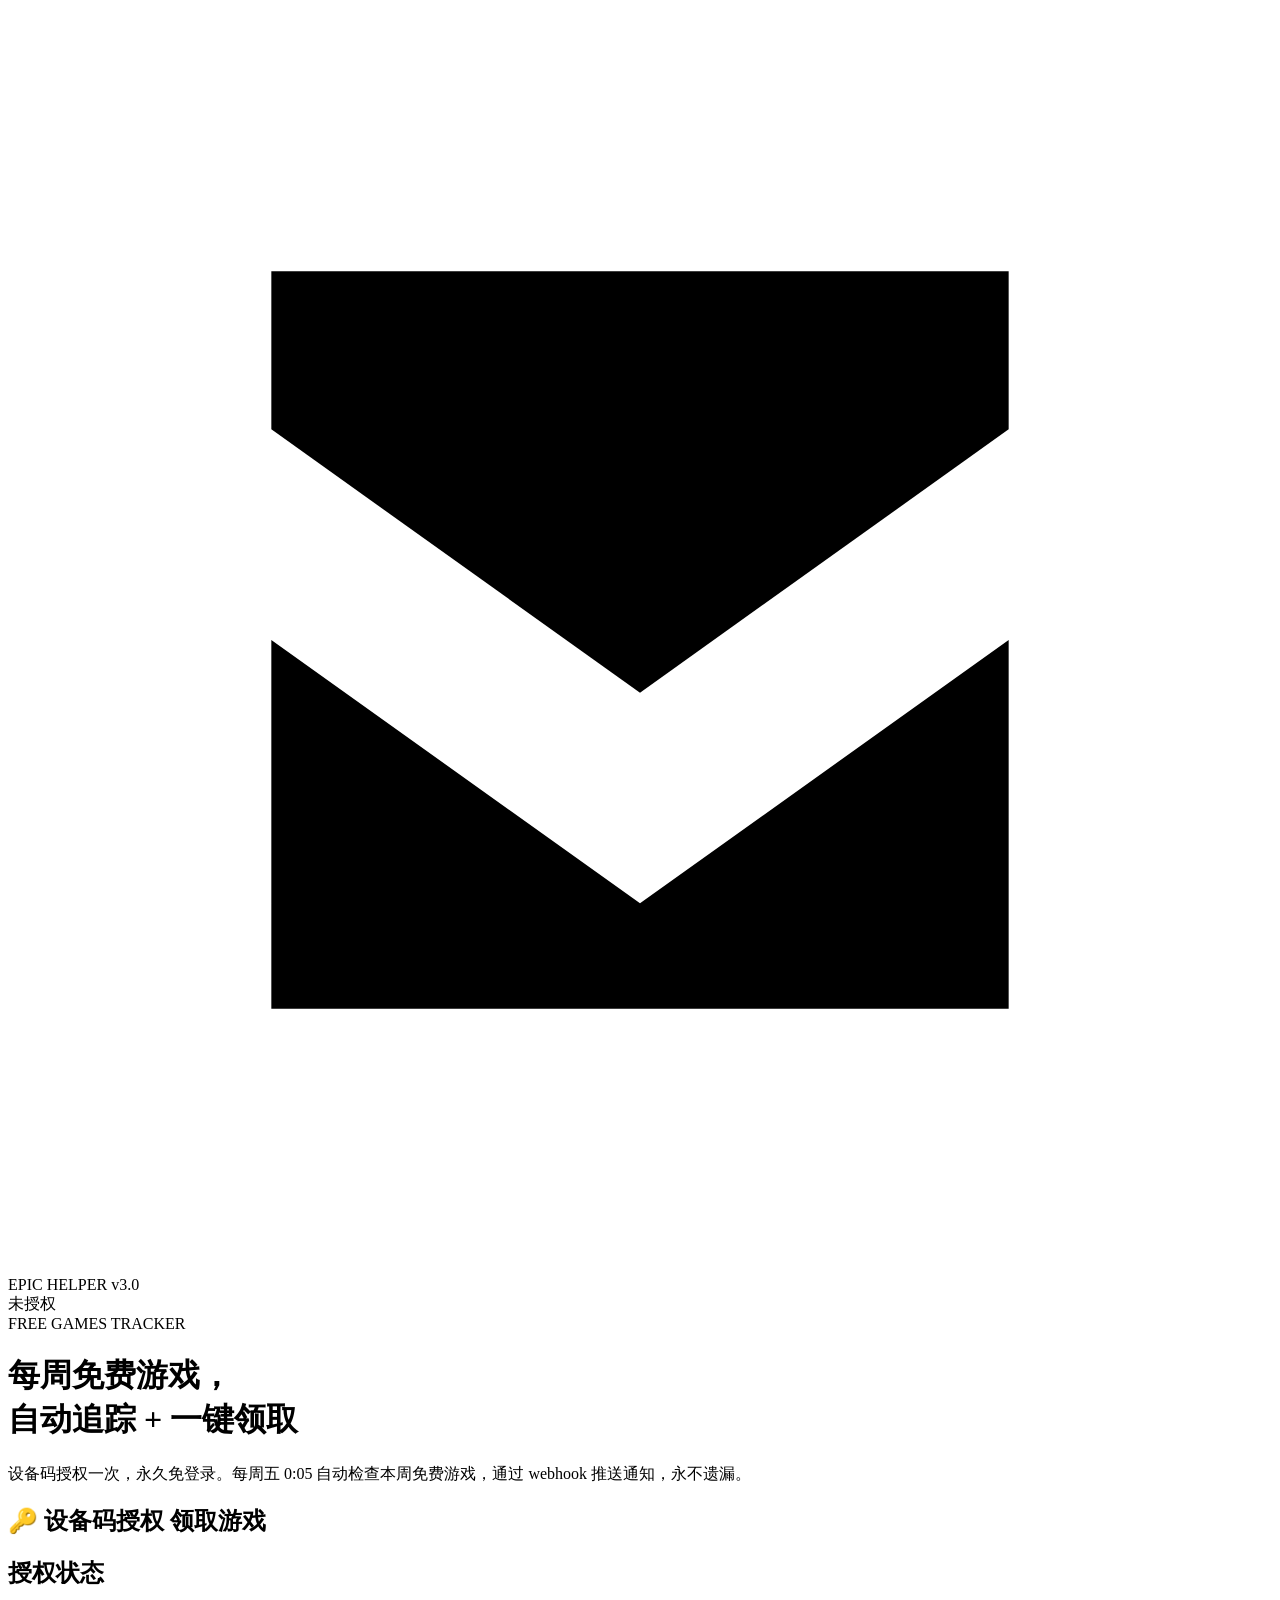
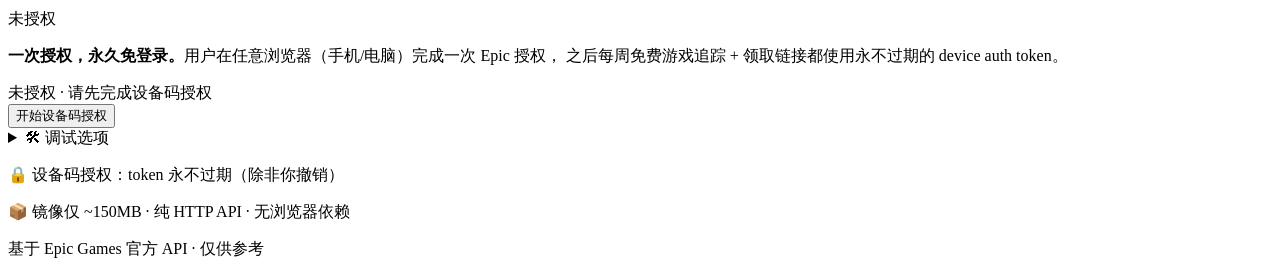
==== app/templates/index.html @ a6dbf0ff "v3.0.0: Epic-styled UI, webhook notifications, compact history cards, OAuth cleanup - Rewrite Web UI" ====
<!DOCTYPE html>
<html lang="zh-CN">
<head>
    <meta charset="UTF-8">
    <meta name="viewport" content="width=device-width, initial-scale=1.0">
    <title>Epic Games 免费游戏助手</title>
    <link rel="stylesheet" href="/static/style.css?v=2">
</head>
<body>

<!-- ===== Epic 风格顶部导航 ===== -->
<nav class="epic-nav">
    <div class="epic-nav-inner">
        <div class="epic-nav-logo">
            <svg viewBox="0 0 24 24" fill="currentColor">
                <path d="M5 5 L19 5 L19 8 L12 13 L5 8 Z"/>
                <path d="M5 12 L12 17 L19 12 L19 19 L5 19 Z"/>
            </svg>
            EPIC HELPER
            <span class="epic-nav-version">v3.0</span>
        </div>
        <div class="epic-nav-spacer"></div>
        <div class="epic-nav-status" id="nav-status">
            <span class="nav-status-dot" id="nav-status-dot"></span>
            <span id="nav-status-text">未授权</span>
        </div>
    </div>
</nav>

<div class="epic-container">

    <!-- ===== Hero 横幅（Epic 风格）===== -->
    <div class="epic-hero">
        <div class="epic-hero-content">
            <span class="epic-hero-kicker">FREE GAMES TRACKER</span>
            <h1>每周免费游戏，<br>自动追踪 + 一键领取</h1>
            <p>设备码授权一次，永久免登录。每周五 0:05 自动检查本周免费游戏，通过 webhook 推送通知，永不遗漏。</p>
        </div>
    </div>

    <!-- ===== 设备码授权区 ===== -->
    <section class="epic-section">
        <div class="epic-section-header">
            <h2 class="epic-section-title">
                <span>🔑 设备码授权</span>
                <span class="epic-card-tag">领取游戏</span>
            </h2>
        </div>

        <div class="epic-card">
            <div class="epic-card-header">
                <h2>授权状态</h2>
                <span class="epic-card-tag" id="auth-status-tag">未授权</span>
            </div>

            <p class="epic-hint">
                <strong>一次授权，永久免登录。</strong>用户在任意浏览器（手机/电脑）完成一次 Epic 授权，
                之后每周免费游戏追踪 + 领取链接都使用永不过期的 device auth token。
            </p>

            <div class="epic-status empty" id="device-auth-status">
                <span class="epic-status-dot"></span>
                <span><span class="epic-status-label">未授权</span> · 请先完成设备码授权</span>
            </div>

            <div class="btn-row">
                <button type="button" id="start-device-auth-btn" class="btn-epic btn-epic-primary">
                    <span class="btn-text">开始设备码授权</span>
                    <span class="btn-spinner" hidden>授权中…</span>
                </button>
                <button type="button" id="delete-device-auth-btn" class="btn-epic btn-epic-danger" hidden>撤销授权</button>
            </div>

            <div id="device-auth-result" class="mt-2" hidden></div>
        </div>

        <!-- 设备码授权进行中 -->
        <div class="epic-card epic-card-highlight" id="device-auth-flow" hidden>
            <div class="epic-card-header">
                <h2>在浏览器中完成授权</h2>
            </div>

            <div class="device-code-box">
                <div class="device-code-label">输入此代码</div>
                <div class="device-code-value" id="device-code-value">------</div>
                <div class="device-code-hint">⏱ 代码 10 分钟内有效</div>
            </div>

            <div class="verification-uri-box">
                <div class="verification-uri-label">点击下方按钮打开 Epic 授权页面：</div>
                <a id="verification-uri-link" href="#" target="_blank" class="btn-epic btn-epic-primary btn-large">
                    🌐 打开 Epic 授权页面
                </a>
                <div class="verification-uri-tip">打开后使用你的 Epic 账号登录并授权设备</div>
            </div>

            <div class="device-auth-status-box" id="device-auth-status-box">
                <span class="polling-spinner">⏳</span>
                <span id="device-auth-poll-msg">等待你在浏览器完成授权…</span>
            </div>

            <button type="button" id="cancel-device-auth-btn" class="btn-epic btn-epic-ghost btn-epic-block">
                取消授权
            </button>
        </div>
    </section>

    <!-- ===== 本周免费游戏 ===== -->
    <section class="epic-section" id="weekly-free-section" hidden>
        <div class="epic-section-header">
            <h2 class="epic-section-title">🎮 本周免费游戏</h2>
            <span class="epic-section-meta" id="weekly-free-hint">加载中…</span>
        </div>
        <div id="weekly-free-grid" class="game-grid"></div>
    </section>

    <!-- ===== 每周赠送记录 ===== -->
    <section class="epic-section" id="weekly-history-section" hidden>
        <div class="epic-section-header">
            <h2 class="epic-section-title">📜 每周赠送记录</h2>
            <span class="epic-section-meta">自动按周分组</span>
        </div>
        <div id="weekly-history-grid"></div>
    </section>

    <!-- ===== 定时任务 ===== -->
    <section class="epic-section" id="auto-claim-section" hidden>
        <div class="epic-section-header">
            <h2 class="epic-section-title">⏰ 定时检查</h2>
            <span class="epic-section-meta">北京时间每周五 0:05</span>
        </div>

        <div class="epic-card">
            <p class="epic-hint">
                每周五 0:05 自动拉取本周免费游戏，与上一次对比，有变化则推送通知（需配置 webhook）。
            </p>
            <div class="epic-status configured">
                <span class="epic-status-dot"></span>
                <span class="epic-status-label">定时任务已启动</span>
            </div>
            <div class="mt-1">
                <span class="text-muted" style="font-size:12px;" id="auto-claim-next-run">下次运行：加载中…</span>
            </div>
            <div class="mt-1">
                <span class="text-muted" style="font-size:12px;" id="auto-claim-notify">推送状态：未配置</span>
            </div>
        </div>
    </section>

    <!-- ===== 调试区 ===== -->
    <section class="epic-section">
        <details class="debug-section">
            <summary>🛠 调试选项</summary>
            <div class="debug-actions">
                <button type="button" id="test-free-games-btn" class="btn-epic btn-epic-ghost btn-epic-sm">测试免费游戏 API</button>
                <button type="button" id="test-free-games-raw-btn" class="btn-epic btn-epic-ghost btn-epic-sm">查看原始数据</button>
                <button type="button" id="test-device-code-btn" class="btn-epic btn-epic-ghost btn-epic-sm">测试申请 device code</button>
                <button type="button" id="test-claim-btn" class="btn-epic btn-epic-ghost btn-epic-sm">测试领取流程</button>
                <button type="button" id="refresh-weekly-btn" class="btn-epic btn-epic-ghost btn-epic-sm">刷新本周游戏</button>
                <button type="button" id="test-scheduler-btn" class="btn-epic btn-epic-ghost btn-epic-sm">手动触发定时任务</button>
                <button type="button" id="test-notify-btn" class="btn-epic btn-epic-ghost btn-epic-sm">测试 webhook 推送</button>
            </div>
            <pre id="device-auth-debug-output" class="debug-output"></pre>
        </details>
    </section>

    <!-- ===== Footer ===== -->
    <footer class="epic-footer">
        <p>🔒 设备码授权：token 永不过期（除非你撤销）</p>
        <p>📦 镜像仅 ~150MB · 纯 HTTP API · 无浏览器依赖</p>
        <p>基于 Epic Games 官方 API · 仅供参考</p>
    </footer>

</div>

<script src="/static/device_auth.js?v=8"></script>
<script src="/static/free_games.js?v=2"></script>
</body>
</html>
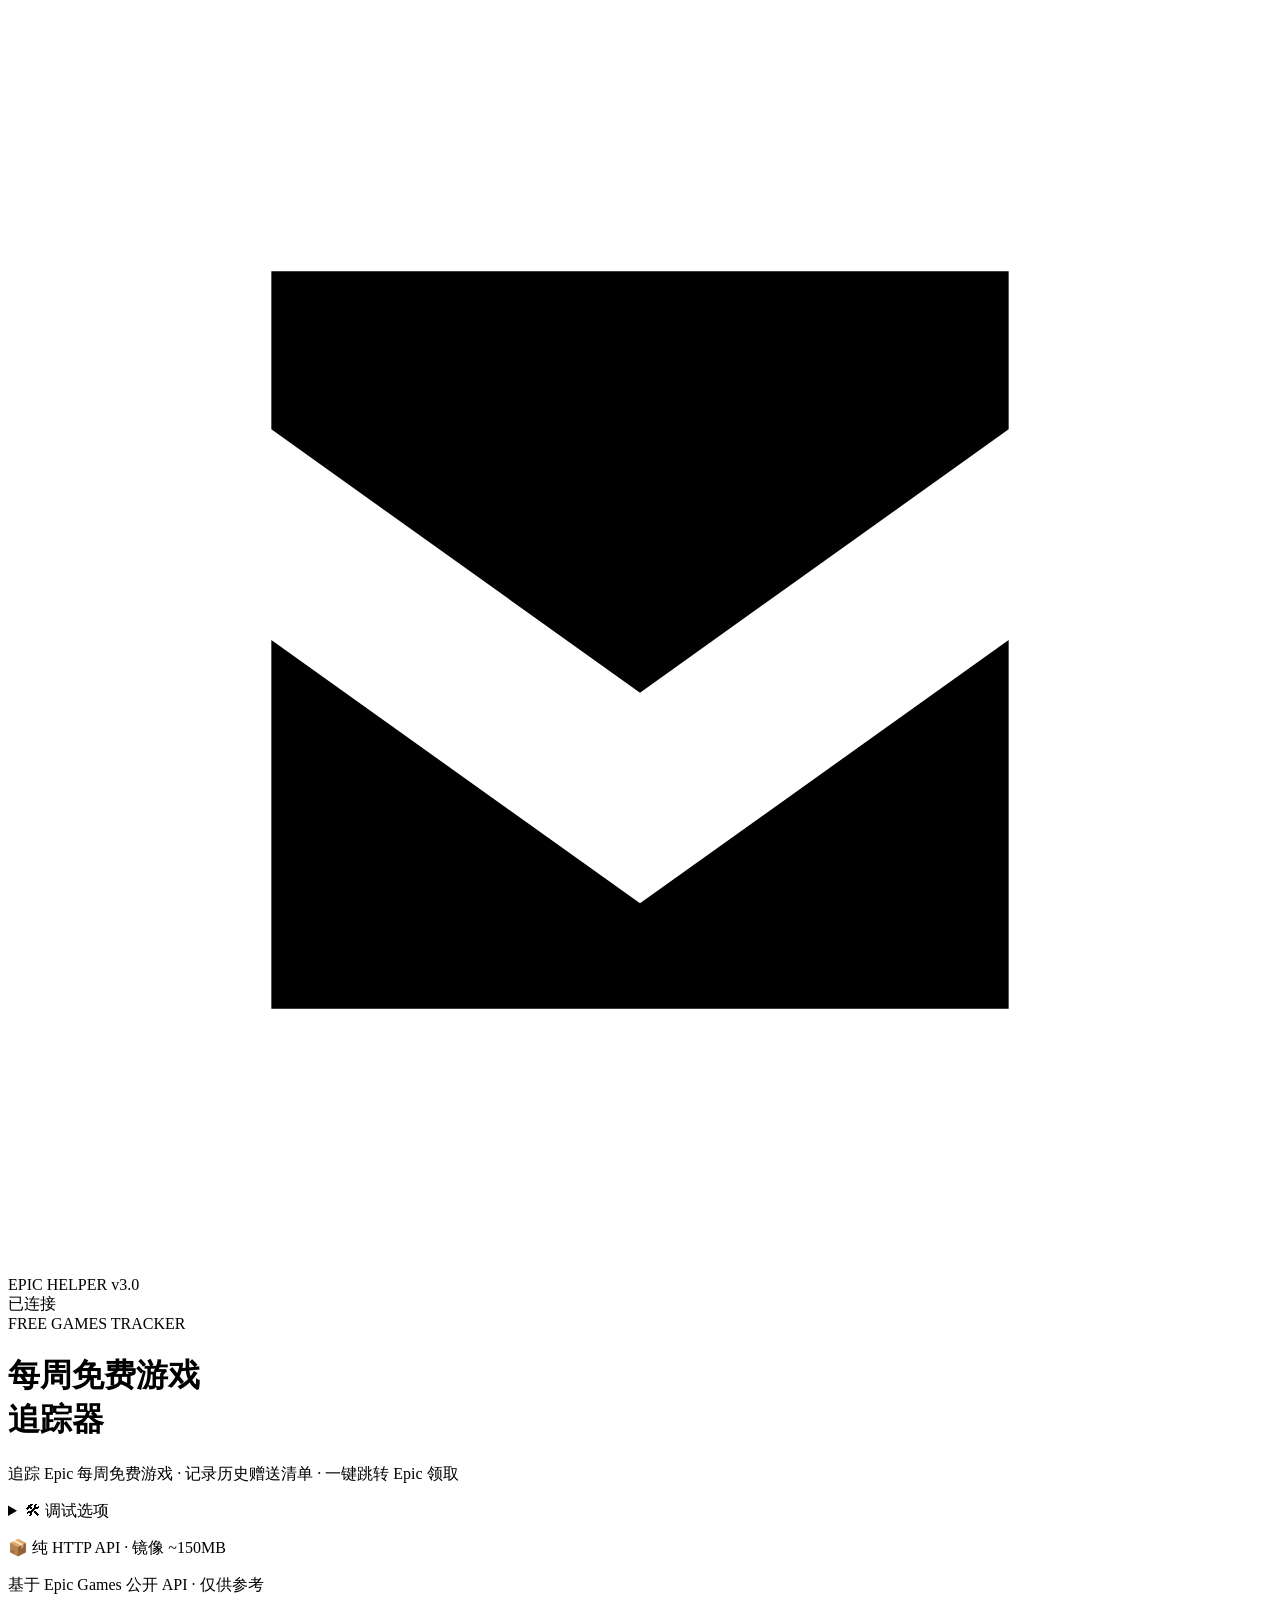
==== commit a49461a0: "refactor: 砍掉所有无用功能 — 只保留核心追踪 - 移除设备码授权入口 + 全部前端设备码流程 (device_auth.js 从 339 行精简到 ~130) - 移除定时任务/推送通知相" ====
--- a/app/templates/index.html
+++ b/app/templates/index.html
@@ -4,7 +4,7 @@
     <meta charset="UTF-8">
     <meta name="viewport" content="width=device-width, initial-scale=1.0">
     <title>Epic Games 免费游戏助手</title>
-    <link rel="stylesheet" href="/static/style.css?v=2">
+    <link rel="stylesheet" href="/static/style.css?v=3">
 </head>
 <body>
 
@@ -22,88 +22,21 @@
         <div class="epic-nav-spacer"></div>
         <div class="epic-nav-status" id="nav-status">
             <span class="nav-status-dot" id="nav-status-dot"></span>
-            <span id="nav-status-text">未授权</span>
+            <span id="nav-status-text">已连接</span>
         </div>
     </div>
 </nav>
 
 <div class="epic-container">
 
-    <!-- ===== Hero 横幅（Epic 风格）===== -->
+    <!-- ===== Hero 横幅 ===== -->
     <div class="epic-hero">
         <div class="epic-hero-content">
             <span class="epic-hero-kicker">FREE GAMES TRACKER</span>
-            <h1>每周免费游戏，<br>自动追踪 + 一键领取</h1>
-            <p>设备码授权一次，永久免登录。每周五 0:05 自动检查本周免费游戏，通过 webhook 推送通知，永不遗漏。</p>
+            <h1>每周免费游戏<br>追踪器</h1>
+            <p>追踪 Epic 每周免费游戏 · 记录历史赠送清单 · 一键跳转 Epic 领取</p>
         </div>
     </div>
-
-    <!-- ===== 设备码授权区 ===== -->
-    <section class="epic-section">
-        <div class="epic-section-header">
-            <h2 class="epic-section-title">
-                <span>🔑 设备码授权</span>
-                <span class="epic-card-tag">领取游戏</span>
-            </h2>
-        </div>
-
-        <div class="epic-card">
-            <div class="epic-card-header">
-                <h2>授权状态</h2>
-                <span class="epic-card-tag" id="auth-status-tag">未授权</span>
-            </div>
-
-            <p class="epic-hint">
-                <strong>一次授权，永久免登录。</strong>用户在任意浏览器（手机/电脑）完成一次 Epic 授权，
-                之后每周免费游戏追踪 + 领取链接都使用永不过期的 device auth token。
-            </p>
-
-            <div class="epic-status empty" id="device-auth-status">
-                <span class="epic-status-dot"></span>
-                <span><span class="epic-status-label">未授权</span> · 请先完成设备码授权</span>
-            </div>
-
-            <div class="btn-row">
-                <button type="button" id="start-device-auth-btn" class="btn-epic btn-epic-primary">
-                    <span class="btn-text">开始设备码授权</span>
-                    <span class="btn-spinner" hidden>授权中…</span>
-                </button>
-                <button type="button" id="delete-device-auth-btn" class="btn-epic btn-epic-danger" hidden>撤销授权</button>
-            </div>
-
-            <div id="device-auth-result" class="mt-2" hidden></div>
-        </div>
-
-        <!-- 设备码授权进行中 -->
-        <div class="epic-card epic-card-highlight" id="device-auth-flow" hidden>
-            <div class="epic-card-header">
-                <h2>在浏览器中完成授权</h2>
-            </div>
-
-            <div class="device-code-box">
-                <div class="device-code-label">输入此代码</div>
-                <div class="device-code-value" id="device-code-value">------</div>
-                <div class="device-code-hint">⏱ 代码 10 分钟内有效</div>
-            </div>
-
-            <div class="verification-uri-box">
-                <div class="verification-uri-label">点击下方按钮打开 Epic 授权页面：</div>
-                <a id="verification-uri-link" href="#" target="_blank" class="btn-epic btn-epic-primary btn-large">
-                    🌐 打开 Epic 授权页面
-                </a>
-                <div class="verification-uri-tip">打开后使用你的 Epic 账号登录并授权设备</div>
-            </div>
-
-            <div class="device-auth-status-box" id="device-auth-status-box">
-                <span class="polling-spinner">⏳</span>
-                <span id="device-auth-poll-msg">等待你在浏览器完成授权…</span>
-            </div>
-
-            <button type="button" id="cancel-device-auth-btn" class="btn-epic btn-epic-ghost btn-epic-block">
-                取消授权
-            </button>
-        </div>
-    </section>
 
     <!-- ===== 本周免费游戏 ===== -->
     <section class="epic-section" id="weekly-free-section" hidden>
@@ -114,37 +47,13 @@
         <div id="weekly-free-grid" class="game-grid"></div>
     </section>
 
-    <!-- ===== 每周赠送记录 ===== -->
+    <!-- ===== 历史赠送游戏 ===== -->
     <section class="epic-section" id="weekly-history-section" hidden>
         <div class="epic-section-header">
-            <h2 class="epic-section-title">📜 每周赠送记录</h2>
-            <span class="epic-section-meta">自动按周分组</span>
+            <h2 class="epic-section-title">📜 历史赠送游戏</h2>
+            <span class="epic-section-meta">按周分组</span>
         </div>
         <div id="weekly-history-grid"></div>
-    </section>
-
-    <!-- ===== 定时任务 ===== -->
-    <section class="epic-section" id="auto-claim-section" hidden>
-        <div class="epic-section-header">
-            <h2 class="epic-section-title">⏰ 定时检查</h2>
-            <span class="epic-section-meta">北京时间每周五 0:05</span>
-        </div>
-
-        <div class="epic-card">
-            <p class="epic-hint">
-                每周五 0:05 自动拉取本周免费游戏，与上一次对比，有变化则推送通知（需配置 webhook）。
-            </p>
-            <div class="epic-status configured">
-                <span class="epic-status-dot"></span>
-                <span class="epic-status-label">定时任务已启动</span>
-            </div>
-            <div class="mt-1">
-                <span class="text-muted" style="font-size:12px;" id="auto-claim-next-run">下次运行：加载中…</span>
-            </div>
-            <div class="mt-1">
-                <span class="text-muted" style="font-size:12px;" id="auto-claim-notify">推送状态：未配置</span>
-            </div>
-        </div>
     </section>
 
     <!-- ===== 调试区 ===== -->
@@ -153,12 +62,9 @@
             <summary>🛠 调试选项</summary>
             <div class="debug-actions">
                 <button type="button" id="test-free-games-btn" class="btn-epic btn-epic-ghost btn-epic-sm">测试免费游戏 API</button>
-                <button type="button" id="test-free-games-raw-btn" class="btn-epic btn-epic-ghost btn-epic-sm">查看原始数据</button>
-                <button type="button" id="test-device-code-btn" class="btn-epic btn-epic-ghost btn-epic-sm">测试申请 device code</button>
-                <button type="button" id="test-claim-btn" class="btn-epic btn-epic-ghost btn-epic-sm">测试领取流程</button>
                 <button type="button" id="refresh-weekly-btn" class="btn-epic btn-epic-ghost btn-epic-sm">刷新本周游戏</button>
-                <button type="button" id="test-scheduler-btn" class="btn-epic btn-epic-ghost btn-epic-sm">手动触发定时任务</button>
-                <button type="button" id="test-notify-btn" class="btn-epic btn-epic-ghost btn-epic-sm">测试 webhook 推送</button>
+                <button type="button" id="test-history-btn" class="btn-epic btn-epic-ghost btn-epic-sm">刷新历史记录</button>
+                <button type="button" id="test-raw-btn" class="btn-epic btn-epic-ghost btn-epic-sm">查看原始数据</button>
             </div>
             <pre id="device-auth-debug-output" class="debug-output"></pre>
         </details>
@@ -166,14 +72,13 @@
 
     <!-- ===== Footer ===== -->
     <footer class="epic-footer">
-        <p>🔒 设备码授权：token 永不过期（除非你撤销）</p>
-        <p>📦 镜像仅 ~150MB · 纯 HTTP API · 无浏览器依赖</p>
-        <p>基于 Epic Games 官方 API · 仅供参考</p>
+        <p>📦 纯 HTTP API · 镜像 ~150MB</p>
+        <p>基于 Epic Games 公开 API · 仅供参考</p>
     </footer>
 
 </div>
 
-<script src="/static/device_auth.js?v=8"></script>
-<script src="/static/free_games.js?v=2"></script>
+<script src="/static/device_auth.js?v=11"></script>
+<script src="/static/free_games.js?v=5"></script>
 </body>
 </html>
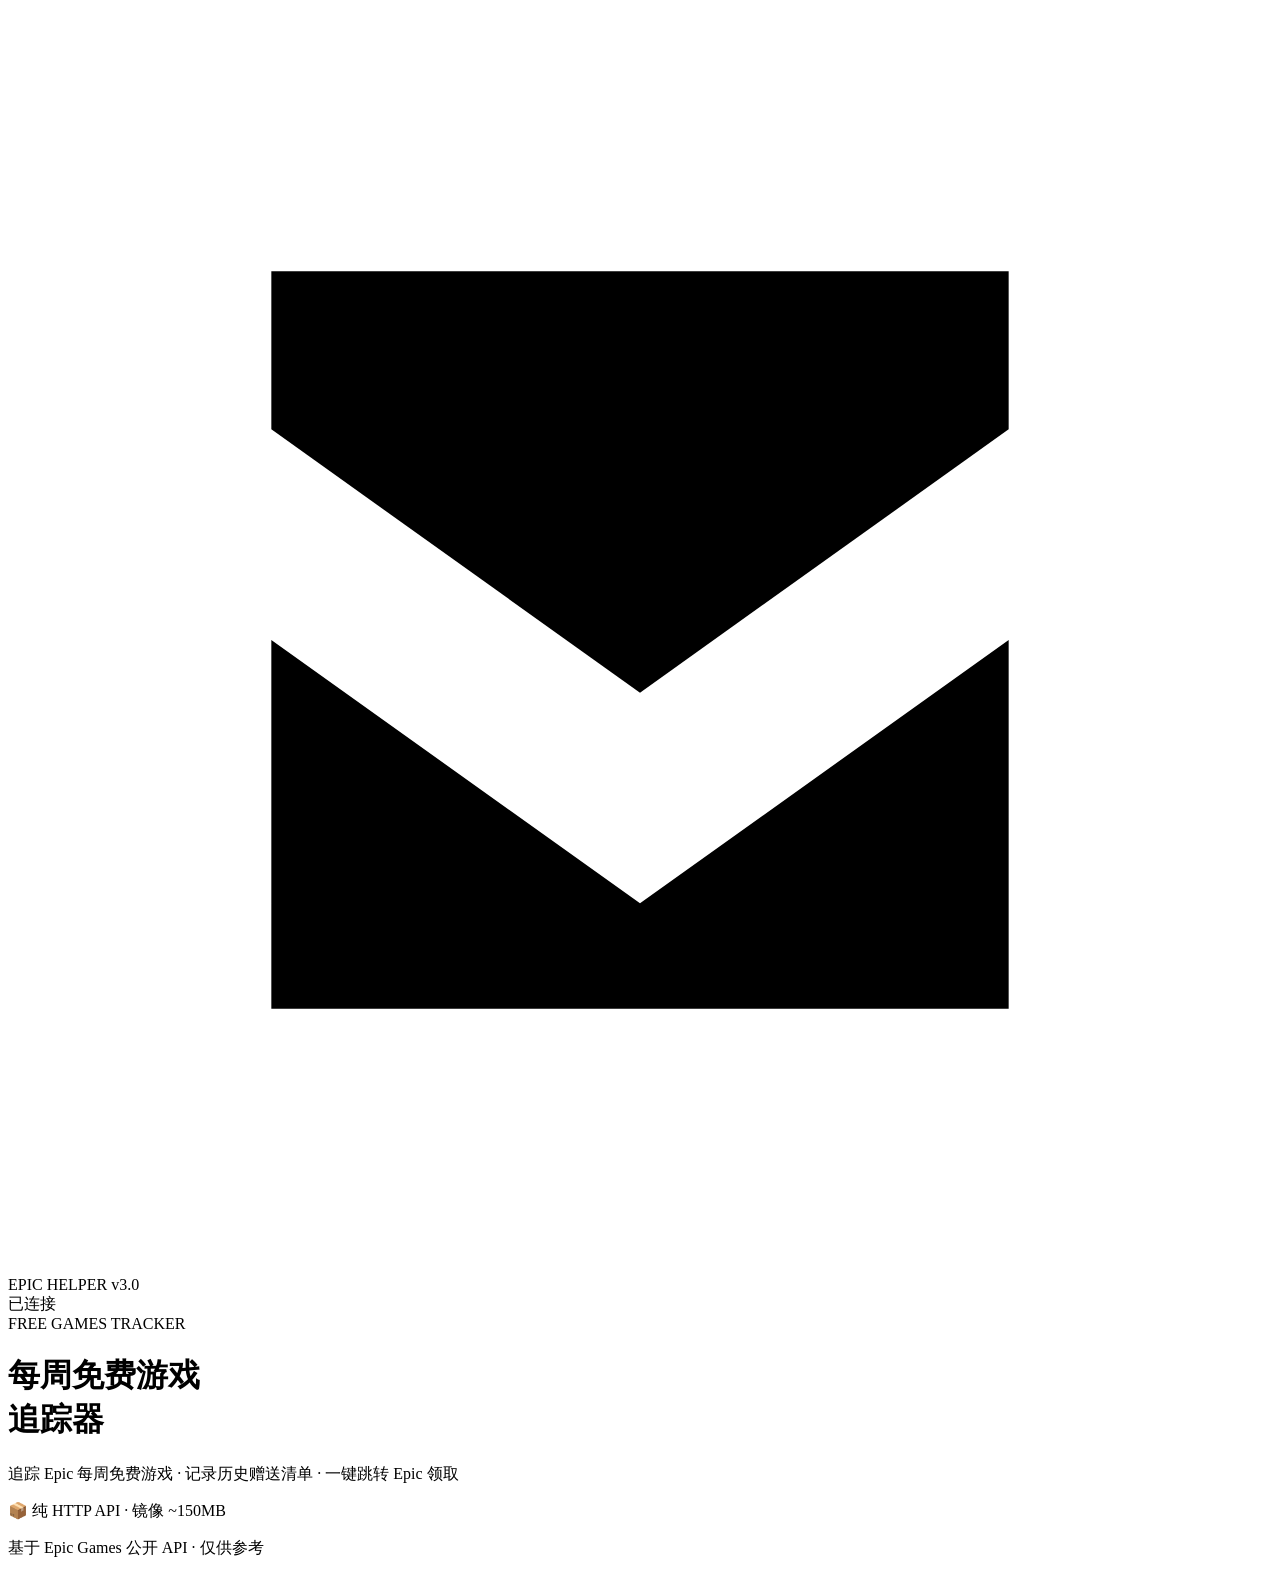
==== commit 27e44eef: "feat: add weekly promotions section, add cover proxy, major UI refactor - Add '本周促销游戏' section above" ====
--- a/app/templates/index.html
+++ b/app/templates/index.html
@@ -4,7 +4,7 @@
     <meta charset="UTF-8">
     <meta name="viewport" content="width=device-width, initial-scale=1.0">
     <title>Epic Games 免费游戏助手</title>
-    <link rel="stylesheet" href="/static/style.css?v=3">
+    <link rel="stylesheet" href="/static/style.css?v=13">
 </head>
 <body>
 
@@ -38,6 +38,15 @@
         </div>
     </div>
 
+    <!-- ===== 本周促销游戏 ===== -->
+    <section class="epic-section" id="weekly-promo-section" hidden>
+        <div class="epic-section-header">
+            <h2 class="epic-section-title">🏷️ 本周促销游戏</h2>
+            <span class="epic-section-meta" id="weekly-promo-hint">加载中…</span>
+        </div>
+        <div id="weekly-promo-grid" class="game-grid"></div>
+    </section>
+
     <!-- ===== 本周免费游戏 ===== -->
     <section class="epic-section" id="weekly-free-section" hidden>
         <div class="epic-section-header">
@@ -51,23 +60,9 @@
     <section class="epic-section" id="weekly-history-section" hidden>
         <div class="epic-section-header">
             <h2 class="epic-section-title">📜 历史赠送游戏</h2>
-            <span class="epic-section-meta">按周分组</span>
+            <span class="epic-section-meta" id="weekly-history-meta">加载中…</span>
         </div>
         <div id="weekly-history-grid"></div>
-    </section>
-
-    <!-- ===== 调试区 ===== -->
-    <section class="epic-section">
-        <details class="debug-section">
-            <summary>🛠 调试选项</summary>
-            <div class="debug-actions">
-                <button type="button" id="test-free-games-btn" class="btn-epic btn-epic-ghost btn-epic-sm">测试免费游戏 API</button>
-                <button type="button" id="refresh-weekly-btn" class="btn-epic btn-epic-ghost btn-epic-sm">刷新本周游戏</button>
-                <button type="button" id="test-history-btn" class="btn-epic btn-epic-ghost btn-epic-sm">刷新历史记录</button>
-                <button type="button" id="test-raw-btn" class="btn-epic btn-epic-ghost btn-epic-sm">查看原始数据</button>
-            </div>
-            <pre id="device-auth-debug-output" class="debug-output"></pre>
-        </details>
     </section>
 
     <!-- ===== Footer ===== -->
@@ -78,7 +73,7 @@
 
 </div>
 
-<script src="/static/device_auth.js?v=11"></script>
-<script src="/static/free_games.js?v=5"></script>
+<script src="/static/device_auth.js?v=15"></script>
+<script src="/static/free_games.js?v=14"></script>
 </body>
-</html>
+</html>
